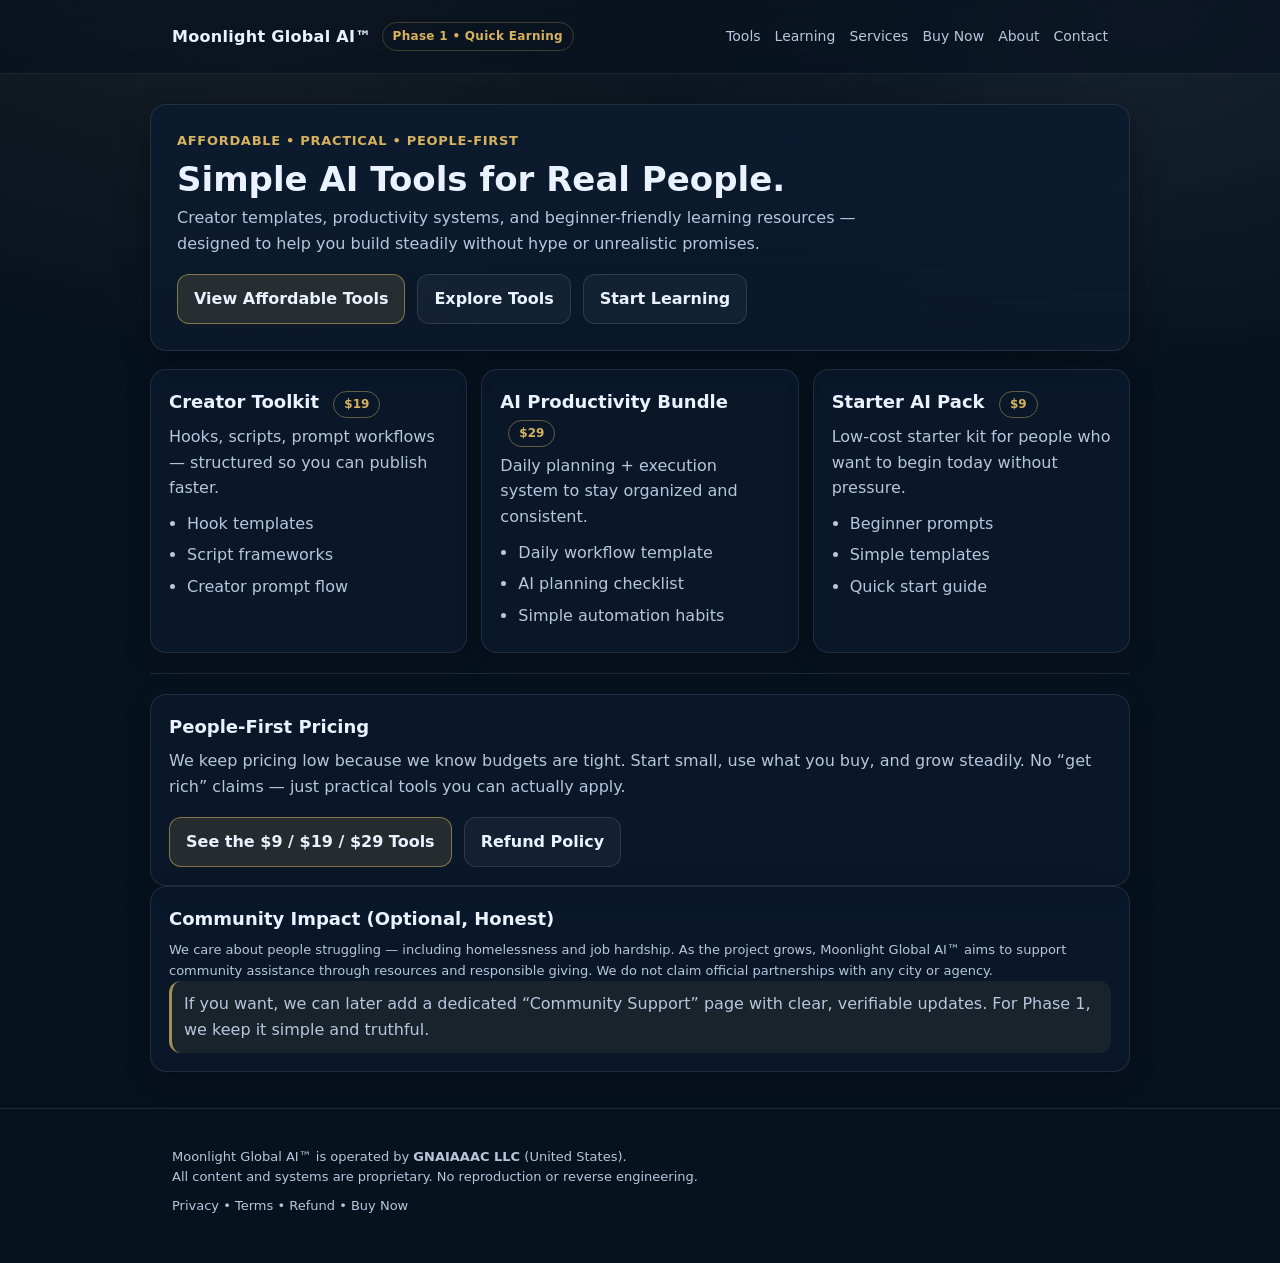
==== index.html @ 77262b44 "Create index.html" ====
<!doctype html>
<html lang="en">
<head>
  <meta charset="utf-8" />
  <meta name="viewport" content="width=device-width,initial-scale=1" />
  <title>Moonlight Global AI™ | Simple AI Tools for Real People</title>
  <meta name="description" content="Affordable AI tools, creator templates, and beginner-friendly learning resources. Operated by GNAIAAAC LLC." />
  <link rel="stylesheet" href="style.css" />
</head>
<body>

<header class="nav">
  <div class="container inner">
    <div class="brand">
      <span>Moonlight Global AI™</span>
      <span class="badge">Phase 1 • Quick Earning</span>
    </div>
    <nav class="links">
      <a href="tools.html">Tools</a>
      <a href="learning.html">Learning</a>
      <a href="services.html">Services</a>
      <a href="buy.html">Buy Now</a>
      <a href="about.html">About</a>
      <a href="contact.html">Contact</a>
    </nav>
  </div>
</header>

<main class="container hero">
  <section class="heroCard">
    <div class="kicker">Affordable • Practical • People-first</div>
    <h1>Simple AI Tools for Real People.</h1>
    <p class="lead">
      Creator templates, productivity systems, and beginner-friendly learning resources —
      designed to help you build steadily without hype or unrealistic promises.
    </p>
    <div class="actions">
      <a class="btn primary" href="buy.html">View Affordable Tools</a>
      <a class="btn" href="tools.html">Explore Tools</a>
      <a class="btn" href="learning.html">Start Learning</a>
    </div>
  </section>

  <div class="grid">
    <section class="card third">
      <h2>Creator Toolkit <span class="priceTag">$19</span></h2>
      <p>Hooks, scripts, prompt workflows — structured so you can publish faster.</p>
      <ul class="list">
        <li>Hook templates</li>
        <li>Script frameworks</li>
        <li>Creator prompt flow</li>
      </ul>
    </section>

    <section class="card third">
      <h2>AI Productivity Bundle <span class="priceTag">$29</span></h2>
      <p>Daily planning + execution system to stay organized and consistent.</p>
      <ul class="list">
        <li>Daily workflow template</li>
        <li>AI planning checklist</li>
        <li>Simple automation habits</li>
      </ul>
    </section>

    <section class="card third">
      <h2>Starter AI Pack <span class="priceTag">$9</span></h2>
      <p>Low-cost starter kit for people who want to begin today without pressure.</p>
      <ul class="list">
        <li>Beginner prompts</li>
        <li>Simple templates</li>
        <li>Quick start guide</li>
      </ul>
    </section>
  </div>

  <div class="hr"></div>

  <section class="card">
    <h2>People-First Pricing</h2>
    <p>
      We keep pricing low because we know budgets are tight. Start small, use what you buy,
      and grow steadily. No “get rich” claims — just practical tools you can actually apply.
    </p>
    <div class="actions">
      <a class="btn primary" href="buy.html">See the $9 / $19 / $29 Tools</a>
      <a class="btn" href="refund.html">Refund Policy</a>
    </div>
  </section>

  <section class="card">
    <h2>Community Impact (Optional, Honest)</h2>
    <p class="small">
      We care about people struggling — including homelessness and job hardship. As the project grows,
      Moonlight Global AI™ aims to support community assistance through resources and responsible giving.
      We do not claim official partnerships with any city or agency.
    </p>
    <div class="notice">
      If you want, we can later add a dedicated “Community Support” page with clear, verifiable updates.
      For Phase 1, we keep it simple and truthful.
    </div>
  </section>

</main>

<footer class="footer">
  <div class="container">
    <div>Moonlight Global AI™ is operated by <strong>GNAIAAAC LLC</strong> (United States).</div>
    <div class="small">All content and systems are proprietary. No reproduction or reverse engineering.</div>
    <div class="small" style="margin-top:8px;">
      <a href="privacy.html">Privacy</a> • <a href="terms.html">Terms</a> • <a href="refund.html">Refund</a> • <a href="buy.html">Buy Now</a>
    </div>
  </div>
</footer>

</body>
</html>
---- style.css ----
:root{
  --bg:#07121f;
  --panel:#0b1b2e;
  --text:#eaf2ff;
  --muted:#b7c6dd;
  --gold:#d6b25e;
  --line:rgba(214,178,94,.25);
  --shadow: 0 10px 30px rgba(0,0,0,.35);
  --radius:16px;
  --max: 980px;
}

*{ box-sizing:border-box; }
html,body{ margin:0; padding:0; }
body{
  font-family: system-ui,-apple-system,BlinkMacSystemFont,"Segoe UI",Roboto,Ubuntu,"Helvetica Neue",Arial;
  background: radial-gradient(1200px 800px at 20% -10%, rgba(214,178,94,.10), transparent 60%),
              radial-gradient(900px 700px at 90% 0%, rgba(234,242,255,.08), transparent 55%),
              var(--bg);
  color: var(--text);
  line-height: 1.6;
}

a{ color: var(--text); text-decoration:none; }
a:hover{ text-decoration:underline; }

.container{ max-width: var(--max); margin:0 auto; padding: 22px; }

.nav{
  position: sticky; top:0; z-index: 20;
  backdrop-filter: blur(10px);
  background: rgba(7,18,31,.65);
  border-bottom: 1px solid rgba(234,242,255,.08);
}
.nav .inner{
  display:flex; align-items:center; justify-content:space-between;
  gap:14px;
}
.brand{
  display:flex; align-items:center; gap:10px; font-weight:700; letter-spacing:.3px;
}
.badge{
  font-size: 12px;
  border:1px solid var(--line);
  padding:4px 10px;
  border-radius: 999px;
  color: var(--gold);
}
.links{ display:flex; gap:14px; flex-wrap:wrap; justify-content:flex-end; }
.links a{ color: var(--muted); font-size: 14px; }
.links a:hover{ color: var(--text); text-decoration:none; }

.hero{
  padding: 30px 0 10px;
}
.heroCard{
  background: linear-gradient(180deg, rgba(11,27,46,.95), rgba(11,27,46,.72));
  border: 1px solid rgba(234,242,255,.10);
  border-radius: var(--radius);
  box-shadow: var(--shadow);
  padding: 26px;
}
.kicker{ color: var(--gold); font-weight:700; font-size: 13px; letter-spacing:.7px; text-transform:uppercase; }
h1{ margin: 8px 0 6px; font-size: 34px; line-height:1.15; }
p.lead{ margin: 0; color: var(--muted); font-size: 16px; max-width: 70ch; }

.actions{ margin-top: 18px; display:flex; gap:12px; flex-wrap:wrap; }
.btn{
  display:inline-flex; align-items:center; justify-content:center;
  padding: 11px 16px;
  border-radius: 12px;
  border: 1px solid rgba(234,242,255,.12);
  background: rgba(234,242,255,.04);
  color: var(--text);
  font-weight: 600;
}
.btn:hover{ text-decoration:none; background: rgba(234,242,255,.07); }
.btn.primary{
  border-color: rgba(214,178,94,.55);
  background: rgba(214,178,94,.14);
}
.btn.primary:hover{ background: rgba(214,178,94,.20); }

.grid{
  display:grid;
  grid-template-columns: repeat(12, 1fr);
  gap: 14px;
  margin: 18px 0;
}
.card{
  grid-column: span 12;
  background: rgba(11,27,46,.70);
  border: 1px solid rgba(234,242,255,.10);
  border-radius: var(--radius);
  padding: 18px;
  box-shadow: 0 10px 24px rgba(0,0,0,.25);
}
.card h2{ margin:0 0 6px; font-size:18px; }
.card p{ margin:0; color: var(--muted); }

@media (min-width: 780px){
  .card.third{ grid-column: span 4; }
  .card.half{ grid-column: span 6; }
}

.hr{ height:1px; background: rgba(234,242,255,.10); margin: 20px 0; }

.footer{
  margin-top: 26px;
  padding: 16px 0 24px;
  color: var(--muted);
  font-size: 13px;
  border-top: 1px solid rgba(234,242,255,.10);
}
.footer a{ color: var(--muted); }
.footer a:hover{ color: var(--text); text-decoration:none; }

.small{ font-size: 13px; color: var(--muted); }
.notice{
  border-left: 3px solid rgba(214,178,94,.75);
  padding: 10px 12px;
  background: rgba(214,178,94,.08);
  border-radius: 12px;
  color: var(--muted);
}
.priceTag{
  display:inline-block;
  padding: 3px 10px;
  border-radius: 999px;
  border:1px solid rgba(214,178,94,.45);
  color: var(--gold);
  font-size: 12px;
  margin-left: 8px;
}
.list{ margin: 10px 0 0; padding-left: 18px; color: var(--muted); }
.list li{ margin: 6px 0; }

.productRow{
  display:flex; align-items:flex-start; justify-content:space-between;
  gap:14px; flex-wrap:wrap;
}
.productRow .meta{ max-width: 68ch; }
.productRow .buy{ min-width: 180px; }
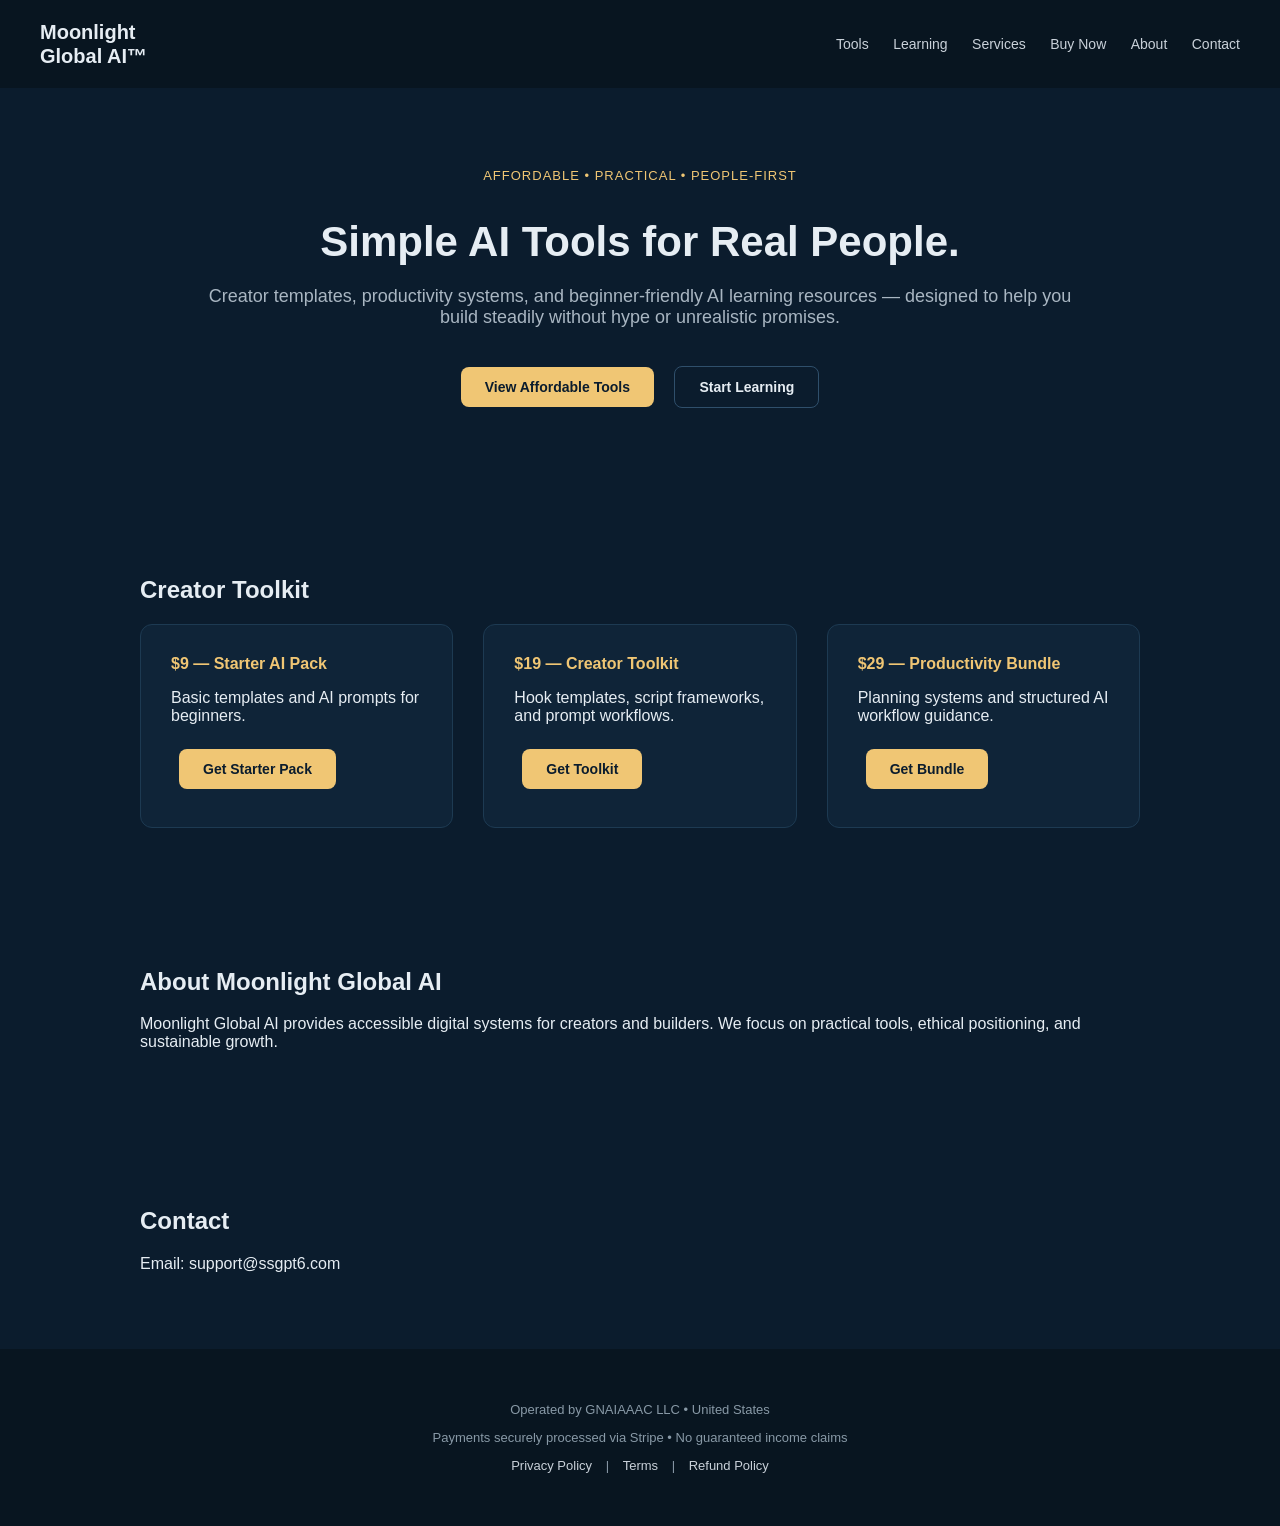
==== commit c33c6383: "Update index.html" ====
--- a/index.html
+++ b/index.html
@@ -1,115 +1,218 @@
-<!doctype html>
+<!DOCTYPE html>
 <html lang="en">
 <head>
-  <meta charset="utf-8" />
-  <meta name="viewport" content="width=device-width,initial-scale=1" />
-  <title>Moonlight Global AI™ | Simple AI Tools for Real People</title>
-  <meta name="description" content="Affordable AI tools, creator templates, and beginner-friendly learning resources. Operated by GNAIAAAC LLC." />
-  <link rel="stylesheet" href="style.css" />
+  <meta charset="UTF-8" />
+  <meta name="viewport" content="width=device-width, initial-scale=1.0" />
+  <title>Moonlight Global AI | Simple AI Tools for Real People</title>
+  <meta name="description" content="Affordable AI tools, creator systems, and productivity resources designed for real people." />
+
+  <!-- Icons -->
+  <link rel="icon" type="image/png" sizes="192x192" href="/icon-192.png">
+  <link rel="icon" type="image/png" sizes="512x512" href="/icon-512.png">
+  <link rel="apple-touch-icon" href="/icon-192.png">
+  <meta name="theme-color" content="#0b1c2d">
+
+  <style>
+    body {
+      margin: 0;
+      font-family: -apple-system, BlinkMacSystemFont, "Segoe UI", Roboto, Arial, sans-serif;
+      background: #0b1c2d;
+      color: #e6edf3;
+    }
+
+    header {
+      display: flex;
+      justify-content: space-between;
+      align-items: center;
+      padding: 20px 40px;
+      background: #081520;
+      flex-wrap: wrap;
+    }
+
+    .logo {
+      font-weight: bold;
+      font-size: 20px;
+      line-height: 1.2;
+    }
+
+    nav a {
+      margin-left: 20px;
+      color: #c9d1d9;
+      text-decoration: none;
+      font-size: 14px;
+    }
+
+    nav a:hover {
+      color: #f0c674;
+    }
+
+    .hero {
+      padding: 80px 40px;
+      text-align: center;
+      max-width: 900px;
+      margin: auto;
+    }
+
+    .badge {
+      color: #f0c674;
+      font-size: 13px;
+      letter-spacing: 1px;
+      margin-bottom: 15px;
+    }
+
+    h1 {
+      font-size: 42px;
+      margin-bottom: 20px;
+    }
+
+    .hero p {
+      font-size: 18px;
+      color: #a9b6c2;
+      margin-bottom: 30px;
+    }
+
+    .btn {
+      padding: 12px 24px;
+      margin: 8px;
+      border-radius: 8px;
+      text-decoration: none;
+      font-weight: 600;
+      display: inline-block;
+      font-size: 14px;
+    }
+
+    .primary {
+      background: #f0c674;
+      color: #0b1c2d;
+    }
+
+    .secondary {
+      border: 1px solid #2f4f6b;
+      color: #e6edf3;
+    }
+
+    .section {
+      padding: 60px 40px;
+      max-width: 1000px;
+      margin: auto;
+    }
+
+    .products {
+      display: grid;
+      grid-template-columns: repeat(auto-fit, minmax(260px, 1fr));
+      gap: 30px;
+    }
+
+    .card {
+      background: #0f2438;
+      padding: 30px;
+      border-radius: 12px;
+      border: 1px solid #1d3a52;
+    }
+
+    .price {
+      color: #f0c674;
+      font-weight: bold;
+      margin-bottom: 10px;
+    }
+
+    footer {
+      padding: 40px;
+      text-align: center;
+      background: #081520;
+      font-size: 13px;
+      color: #8899a6;
+    }
+
+    footer a {
+      color: #c9d1d9;
+      margin: 0 10px;
+      text-decoration: none;
+    }
+
+    footer a:hover {
+      color: #f0c674;
+    }
+
+    @media (max-width: 600px) {
+      h1 {
+        font-size: 30px;
+      }
+    }
+  </style>
 </head>
+
 <body>
 
-<header class="nav">
-  <div class="container inner">
-    <div class="brand">
-      <span>Moonlight Global AI™</span>
-      <span class="badge">Phase 1 • Quick Earning</span>
+<header>
+  <div class="logo">Moonlight<br>Global AI™</div>
+  <nav>
+    <a href="#tools">Tools</a>
+    <a href="#learning">Learning</a>
+    <a href="#services">Services</a>
+    <a href="#buy">Buy Now</a>
+    <a href="#about">About</a>
+    <a href="#contact">Contact</a>
+  </nav>
+</header>
+
+<section class="hero">
+  <div class="badge">AFFORDABLE • PRACTICAL • PEOPLE-FIRST</div>
+  <h1>Simple AI Tools for Real People.</h1>
+  <p>
+    Creator templates, productivity systems, and beginner-friendly AI learning resources —
+    designed to help you build steadily without hype or unrealistic promises.
+  </p>
+  <a class="btn primary" href="#tools">View Affordable Tools</a>
+  <a class="btn secondary" href="#learning">Start Learning</a>
+</section>
+
+<section id="tools" class="section">
+  <h2>Creator Toolkit</h2>
+  <div class="products">
+
+    <div class="card">
+      <div class="price">$9 — Starter AI Pack</div>
+      <p>Basic templates and AI prompts for beginners.</p>
+      <a class="btn primary" href="https://buy.stripe.com/REPLACE_STARTER_LINK">Get Starter Pack</a>
     </div>
-    <nav class="links">
-      <a href="tools.html">Tools</a>
-      <a href="learning.html">Learning</a>
-      <a href="services.html">Services</a>
-      <a href="buy.html">Buy Now</a>
-      <a href="about.html">About</a>
-      <a href="contact.html">Contact</a>
-    </nav>
+
+    <div class="card">
+      <div class="price">$19 — Creator Toolkit</div>
+      <p>Hook templates, script frameworks, and prompt workflows.</p>
+      <a class="btn primary" href="https://buy.stripe.com/REPLACE_CREATOR_LINK">Get Toolkit</a>
+    </div>
+
+    <div class="card">
+      <div class="price">$29 — Productivity Bundle</div>
+      <p>Planning systems and structured AI workflow guidance.</p>
+      <a class="btn primary" href="https://buy.stripe.com/REPLACE_PRODUCTIVITY_LINK">Get Bundle</a>
+    </div>
+
   </div>
-</header>
-
-<main class="container hero">
-  <section class="heroCard">
-    <div class="kicker">Affordable • Practical • People-first</div>
-    <h1>Simple AI Tools for Real People.</h1>
-    <p class="lead">
-      Creator templates, productivity systems, and beginner-friendly learning resources —
-      designed to help you build steadily without hype or unrealistic promises.
-    </p>
-    <div class="actions">
-      <a class="btn primary" href="buy.html">View Affordable Tools</a>
-      <a class="btn" href="tools.html">Explore Tools</a>
-      <a class="btn" href="learning.html">Start Learning</a>
-    </div>
-  </section>
-
-  <div class="grid">
-    <section class="card third">
-      <h2>Creator Toolkit <span class="priceTag">$19</span></h2>
-      <p>Hooks, scripts, prompt workflows — structured so you can publish faster.</p>
-      <ul class="list">
-        <li>Hook templates</li>
-        <li>Script frameworks</li>
-        <li>Creator prompt flow</li>
-      </ul>
-    </section>
-
-    <section class="card third">
-      <h2>AI Productivity Bundle <span class="priceTag">$29</span></h2>
-      <p>Daily planning + execution system to stay organized and consistent.</p>
-      <ul class="list">
-        <li>Daily workflow template</li>
-        <li>AI planning checklist</li>
-        <li>Simple automation habits</li>
-      </ul>
-    </section>
-
-    <section class="card third">
-      <h2>Starter AI Pack <span class="priceTag">$9</span></h2>
-      <p>Low-cost starter kit for people who want to begin today without pressure.</p>
-      <ul class="list">
-        <li>Beginner prompts</li>
-        <li>Simple templates</li>
-        <li>Quick start guide</li>
-      </ul>
-    </section>
-  </div>
-
-  <div class="hr"></div>
-
-  <section class="card">
-    <h2>People-First Pricing</h2>
-    <p>
-      We keep pricing low because we know budgets are tight. Start small, use what you buy,
-      and grow steadily. No “get rich” claims — just practical tools you can actually apply.
-    </p>
-    <div class="actions">
-      <a class="btn primary" href="buy.html">See the $9 / $19 / $29 Tools</a>
-      <a class="btn" href="refund.html">Refund Policy</a>
-    </div>
-  </section>
-
-  <section class="card">
-    <h2>Community Impact (Optional, Honest)</h2>
-    <p class="small">
-      We care about people struggling — including homelessness and job hardship. As the project grows,
-      Moonlight Global AI™ aims to support community assistance through resources and responsible giving.
-      We do not claim official partnerships with any city or agency.
-    </p>
-    <div class="notice">
-      If you want, we can later add a dedicated “Community Support” page with clear, verifiable updates.
-      For Phase 1, we keep it simple and truthful.
-    </div>
-  </section>
-
-</main>
-
-<footer class="footer">
-  <div class="container">
-    <div>Moonlight Global AI™ is operated by <strong>GNAIAAAC LLC</strong> (United States).</div>
-    <div class="small">All content and systems are proprietary. No reproduction or reverse engineering.</div>
-    <div class="small" style="margin-top:8px;">
-      <a href="privacy.html">Privacy</a> • <a href="terms.html">Terms</a> • <a href="refund.html">Refund</a> • <a href="buy.html">Buy Now</a>
-    </div>
-  </div>
+</section>
+
+<section id="about" class="section">
+  <h2>About Moonlight Global AI</h2>
+  <p>
+    Moonlight Global AI provides accessible digital systems for creators and builders.
+    We focus on practical tools, ethical positioning, and sustainable growth.
+  </p>
+</section>
+
+<section id="contact" class="section">
+  <h2>Contact</h2>
+  <p>Email: support@ssgpt6.com</p>
+</section>
+
+<footer>
+  <p>Operated by GNAIAAAC LLC • United States</p>
+  <p>Payments securely processed via Stripe • No guaranteed income claims</p>
+  <p>
+    <a href="/privacy.html">Privacy Policy</a> |
+    <a href="/terms.html">Terms</a> |
+    <a href="/refund.html">Refund Policy</a>
+  </p>
 </footer>
 
 </body>
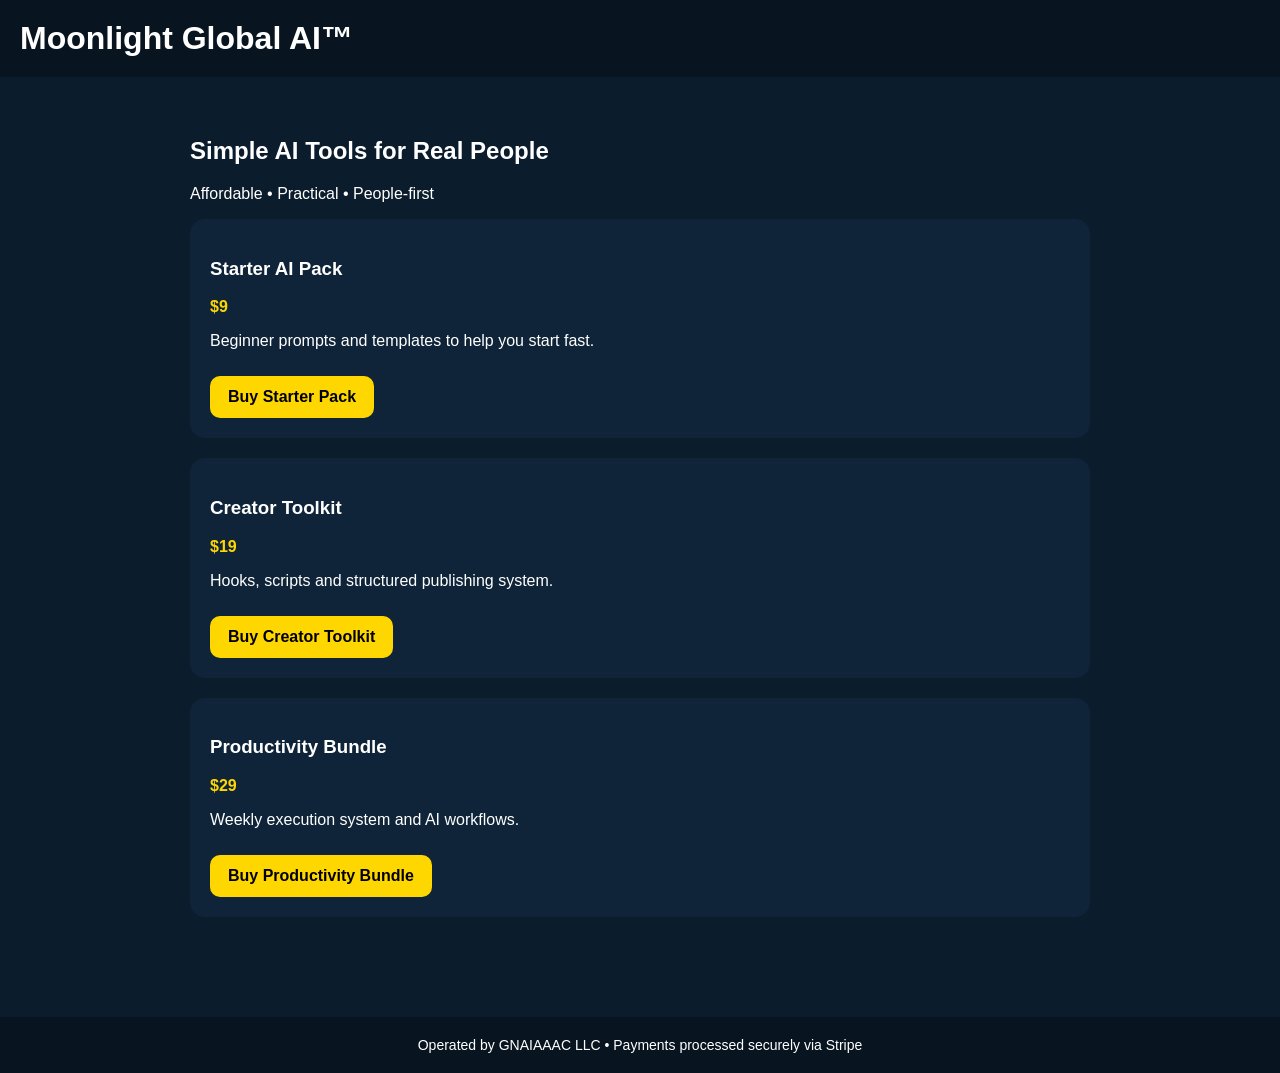
==== commit 7be3ada3: "Update index.html" ====
--- a/index.html
+++ b/index.html
@@ -1,143 +1,63 @@
 <!DOCTYPE html>
 <html lang="en">
 <head>
-  <meta charset="UTF-8" />
-  <meta name="viewport" content="width=device-width, initial-scale=1.0" />
-  <title>Moonlight Global AI | Simple AI Tools for Real People</title>
-  <meta name="description" content="Affordable AI tools, creator systems, and productivity resources designed for real people." />
+  <meta charset="UTF-8">
+  <meta name="viewport" content="width=device-width, initial-scale=1.0">
+  <title>Moonlight Global AI</title>
 
-  <!-- Icons -->
+  <!-- ICONS -->
   <link rel="icon" type="image/png" sizes="192x192" href="/icon-192.png">
   <link rel="icon" type="image/png" sizes="512x512" href="/icon-512.png">
   <link rel="apple-touch-icon" href="/icon-192.png">
   <meta name="theme-color" content="#0b1c2d">
 
   <style>
-    body {
-      margin: 0;
-      font-family: -apple-system, BlinkMacSystemFont, "Segoe UI", Roboto, Arial, sans-serif;
-      background: #0b1c2d;
-      color: #e6edf3;
+    body{
+      margin:0;
+      font-family:Arial, sans-serif;
+      background:#0b1c2d;
+      color:white;
     }
-
-    header {
-      display: flex;
-      justify-content: space-between;
-      align-items: center;
-      padding: 20px 40px;
-      background: #081520;
-      flex-wrap: wrap;
+    header{
+      padding:20px;
+      background:#081520;
+      display:flex;
+      justify-content:space-between;
+      align-items:center;
     }
-
-    .logo {
-      font-weight: bold;
-      font-size: 20px;
-      line-height: 1.2;
+    h1{margin:0;}
+    .container{
+      max-width:900px;
+      margin:auto;
+      padding:40px 20px;
     }
-
-    nav a {
-      margin-left: 20px;
-      color: #c9d1d9;
-      text-decoration: none;
-      font-size: 14px;
+    .card{
+      background:#0f2438;
+      padding:20px;
+      border-radius:15px;
+      margin-bottom:20px;
     }
-
-    nav a:hover {
-      color: #f0c674;
+    .price{
+      color:gold;
+      font-weight:bold;
+      margin-bottom:10px;
     }
-
-    .hero {
-      padding: 80px 40px;
-      text-align: center;
-      max-width: 900px;
-      margin: auto;
+    .btn{
+      display:inline-block;
+      padding:12px 18px;
+      background:gold;
+      color:black;
+      font-weight:bold;
+      border-radius:10px;
+      text-decoration:none;
+      margin-top:10px;
     }
-
-    .badge {
-      color: #f0c674;
-      font-size: 13px;
-      letter-spacing: 1px;
-      margin-bottom: 15px;
-    }
-
-    h1 {
-      font-size: 42px;
-      margin-bottom: 20px;
-    }
-
-    .hero p {
-      font-size: 18px;
-      color: #a9b6c2;
-      margin-bottom: 30px;
-    }
-
-    .btn {
-      padding: 12px 24px;
-      margin: 8px;
-      border-radius: 8px;
-      text-decoration: none;
-      font-weight: 600;
-      display: inline-block;
-      font-size: 14px;
-    }
-
-    .primary {
-      background: #f0c674;
-      color: #0b1c2d;
-    }
-
-    .secondary {
-      border: 1px solid #2f4f6b;
-      color: #e6edf3;
-    }
-
-    .section {
-      padding: 60px 40px;
-      max-width: 1000px;
-      margin: auto;
-    }
-
-    .products {
-      display: grid;
-      grid-template-columns: repeat(auto-fit, minmax(260px, 1fr));
-      gap: 30px;
-    }
-
-    .card {
-      background: #0f2438;
-      padding: 30px;
-      border-radius: 12px;
-      border: 1px solid #1d3a52;
-    }
-
-    .price {
-      color: #f0c674;
-      font-weight: bold;
-      margin-bottom: 10px;
-    }
-
-    footer {
-      padding: 40px;
-      text-align: center;
-      background: #081520;
-      font-size: 13px;
-      color: #8899a6;
-    }
-
-    footer a {
-      color: #c9d1d9;
-      margin: 0 10px;
-      text-decoration: none;
-    }
-
-    footer a:hover {
-      color: #f0c674;
-    }
-
-    @media (max-width: 600px) {
-      h1 {
-        font-size: 30px;
-      }
+    footer{
+      text-align:center;
+      padding:20px;
+      background:#081520;
+      margin-top:40px;
+      font-size:14px;
     }
   </style>
 </head>
@@ -145,74 +65,54 @@
 <body>
 
 <header>
-  <div class="logo">Moonlight<br>Global AI™</div>
-  <nav>
-    <a href="#tools">Tools</a>
-    <a href="#learning">Learning</a>
-    <a href="#services">Services</a>
-    <a href="#buy">Buy Now</a>
-    <a href="#about">About</a>
-    <a href="#contact">Contact</a>
-  </nav>
+  <h1>Moonlight Global AI™</h1>
 </header>
 
-<section class="hero">
-  <div class="badge">AFFORDABLE • PRACTICAL • PEOPLE-FIRST</div>
-  <h1>Simple AI Tools for Real People.</h1>
-  <p>
-    Creator templates, productivity systems, and beginner-friendly AI learning resources —
-    designed to help you build steadily without hype or unrealistic promises.
-  </p>
-  <a class="btn primary" href="#tools">View Affordable Tools</a>
-  <a class="btn secondary" href="#learning">Start Learning</a>
-</section>
+<div class="container">
 
-<section id="tools" class="section">
-  <h2>Creator Toolkit</h2>
-  <div class="products">
+  <h2>Simple AI Tools for Real People</h2>
+  <p>Affordable • Practical • People-first</p>
 
-    <div class="card">
-      <div class="price">$9 — Starter AI Pack</div>
-      <p>Basic templates and AI prompts for beginners.</p>
-      <a class="btn primary" href="https://buy.stripe.com/REPLACE_STARTER_LINK">Get Starter Pack</a>
-    </div>
+  <!-- PRODUCT 1 -->
+  <div class="card">
+    <h3>Starter AI Pack</h3>
+    <div class="price">$9</div>
+    <p>Beginner prompts and templates to help you start fast.</p>
 
-    <div class="card">
-      <div class="price">$19 — Creator Toolkit</div>
-      <p>Hook templates, script frameworks, and prompt workflows.</p>
-      <a class="btn primary" href="https://buy.stripe.com/REPLACE_CREATOR_LINK">Get Toolkit</a>
-    </div>
+    <!-- 🔵 PUT YOUR REAL STRIPE LINK BELOW -->
+    <a class="btn" href="https://buy.stripe.com/PUT_YOUR_REAL_LINK_HERE">
+      Buy Starter Pack
+    </a>
+  </div>
 
-    <div class="card">
-      <div class="price">$29 — Productivity Bundle</div>
-      <p>Planning systems and structured AI workflow guidance.</p>
-      <a class="btn primary" href="https://buy.stripe.com/REPLACE_PRODUCTIVITY_LINK">Get Bundle</a>
-    </div>
+  <!-- PRODUCT 2 -->
+  <div class="card">
+    <h3>Creator Toolkit</h3>
+    <div class="price">$19</div>
+    <p>Hooks, scripts and structured publishing system.</p>
 
+    <!-- 🔵 PUT YOUR REAL STRIPE LINK BELOW -->
+    <a class="btn" href="https://buy.stripe.com/PUT_YOUR_REAL_LINK_HERE">
+      Buy Creator Toolkit
+    </a>
   </div>
-</section>
 
-<section id="about" class="section">
-  <h2>About Moonlight Global AI</h2>
-  <p>
-    Moonlight Global AI provides accessible digital systems for creators and builders.
-    We focus on practical tools, ethical positioning, and sustainable growth.
-  </p>
-</section>
+  <!-- PRODUCT 3 -->
+  <div class="card">
+    <h3>Productivity Bundle</h3>
+    <div class="price">$29</div>
+    <p>Weekly execution system and AI workflows.</p>
 
-<section id="contact" class="section">
-  <h2>Contact</h2>
-  <p>Email: support@ssgpt6.com</p>
-</section>
+    <!-- 🔵 PUT YOUR REAL STRIPE LINK BELOW -->
+    <a class="btn" href="https://buy.stripe.com/PUT_YOUR_REAL_LINK_HERE">
+      Buy Productivity Bundle
+    </a>
+  </div>
+
+</div>
 
 <footer>
-  <p>Operated by GNAIAAAC LLC • United States</p>
-  <p>Payments securely processed via Stripe • No guaranteed income claims</p>
-  <p>
-    <a href="/privacy.html">Privacy Policy</a> |
-    <a href="/terms.html">Terms</a> |
-    <a href="/refund.html">Refund Policy</a>
-  </p>
+  Operated by GNAIAAAC LLC • Payments processed securely via Stripe
 </footer>
 
 </body>
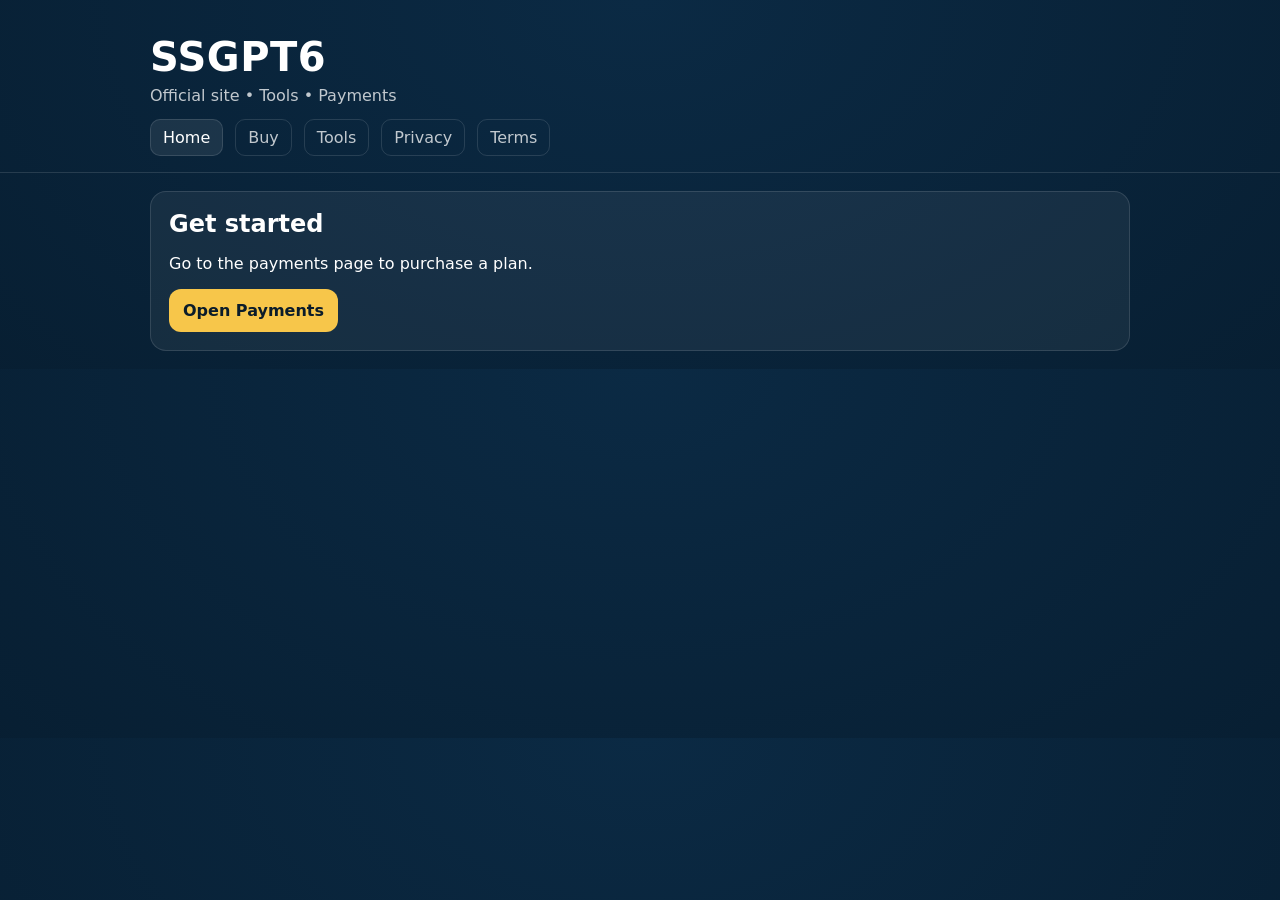
==== commit 874cd1d3: "Update index.html" ====
--- a/index.html
+++ b/index.html
@@ -1,119 +1,32 @@
-<!DOCTYPE html>
+<!doctype html>
 <html lang="en">
 <head>
-  <meta charset="UTF-8">
-  <meta name="viewport" content="width=device-width, initial-scale=1.0">
-  <title>Moonlight Global AI</title>
+  <meta charset="utf-8" />
+  <meta name="viewport" content="width=device-width, initial-scale=1" />
+  <title>SSGPT6</title>
+  <link rel="stylesheet" href="style.css" />
+</head>
+<body>
+  <header class="top">
+    <div class="wrap">
+      <h1>SSGPT6</h1>
+      <p class="sub">Official site • Tools • Payments</p>
+      <nav class="nav">
+        <a class="active" href="index.html">Home</a>
+        <a href="buy.html">Buy</a>
+        <a href="tools.html">Tools</a>
+        <a href="privacy.html">Privacy</a>
+        <a href="terms.html">Terms</a>
+      </nav>
+    </div>
+  </header>
 
-  <!-- ICONS -->
-  <link rel="icon" type="image/png" sizes="192x192" href="/icon-192.png">
-  <link rel="icon" type="image/png" sizes="512x512" href="/icon-512.png">
-  <link rel="apple-touch-icon" href="/icon-192.png">
-  <meta name="theme-color" content="#0b1c2d">
-
-  <style>
-    body{
-      margin:0;
-      font-family:Arial, sans-serif;
-      background:#0b1c2d;
-      color:white;
-    }
-    header{
-      padding:20px;
-      background:#081520;
-      display:flex;
-      justify-content:space-between;
-      align-items:center;
-    }
-    h1{margin:0;}
-    .container{
-      max-width:900px;
-      margin:auto;
-      padding:40px 20px;
-    }
-    .card{
-      background:#0f2438;
-      padding:20px;
-      border-radius:15px;
-      margin-bottom:20px;
-    }
-    .price{
-      color:gold;
-      font-weight:bold;
-      margin-bottom:10px;
-    }
-    .btn{
-      display:inline-block;
-      padding:12px 18px;
-      background:gold;
-      color:black;
-      font-weight:bold;
-      border-radius:10px;
-      text-decoration:none;
-      margin-top:10px;
-    }
-    footer{
-      text-align:center;
-      padding:20px;
-      background:#081520;
-      margin-top:40px;
-      font-size:14px;
-    }
-  </style>
-</head>
-
-<body>
-
-<header>
-  <h1>Moonlight Global AI™</h1>
-</header>
-
-<div class="container">
-
-  <h2>Simple AI Tools for Real People</h2>
-  <p>Affordable • Practical • People-first</p>
-
-  <!-- PRODUCT 1 -->
-  <div class="card">
-    <h3>Starter AI Pack</h3>
-    <div class="price">$9</div>
-    <p>Beginner prompts and templates to help you start fast.</p>
-
-    <!-- 🔵 PUT YOUR REAL STRIPE LINK BELOW -->
-    <a class="btn" href="https://buy.stripe.com/PUT_YOUR_REAL_LINK_HERE">
-      Buy Starter Pack
-    </a>
-  </div>
-
-  <!-- PRODUCT 2 -->
-  <div class="card">
-    <h3>Creator Toolkit</h3>
-    <div class="price">$19</div>
-    <p>Hooks, scripts and structured publishing system.</p>
-
-    <!-- 🔵 PUT YOUR REAL STRIPE LINK BELOW -->
-    <a class="btn" href="https://buy.stripe.com/PUT_YOUR_REAL_LINK_HERE">
-      Buy Creator Toolkit
-    </a>
-  </div>
-
-  <!-- PRODUCT 3 -->
-  <div class="card">
-    <h3>Productivity Bundle</h3>
-    <div class="price">$29</div>
-    <p>Weekly execution system and AI workflows.</p>
-
-    <!-- 🔵 PUT YOUR REAL STRIPE LINK BELOW -->
-    <a class="btn" href="https://buy.stripe.com/PUT_YOUR_REAL_LINK_HERE">
-      Buy Productivity Bundle
-    </a>
-  </div>
-
-</div>
-
-<footer>
-  Operated by GNAIAAAC LLC • Payments processed securely via Stripe
-</footer>
-
+  <main class="wrap">
+    <section class="card">
+      <h2>Get started</h2>
+      <p>Go to the payments page to purchase a plan.</p>
+      <a class="btn" href="buy.html">Open Payments</a>
+    </section>
+  </main>
 </body>
 </html>
--- a/style.css
+++ b/style.css
@@ -0,0 +1,89 @@
+:root {
+  --bg: #061a2b;
+  --panel: rgba(255,255,255,0.06);
+  --text: #ffffff;
+  --muted: rgba(255,255,255,0.75);
+  --line: rgba(255,255,255,0.12);
+  --btn: #f7c64a;
+  --btnText: #0b1c2a;
+}
+
+* { box-sizing: border-box; }
+
+body {
+  margin: 0;
+  font-family: -apple-system, system-ui, Segoe UI, Roboto, Arial, sans-serif;
+  background: radial-gradient(1200px 800px at 50% 0%, #0b2a44, var(--bg));
+  color: var(--text);
+}
+
+.wrap { width: min(980px, 92%); margin: 0 auto; }
+
+.top { padding: 34px 0 16px; border-bottom: 1px solid var(--line); }
+h1 { margin: 0 0 6px; font-size: 40px; letter-spacing: 0.5px; }
+.sub { margin: 0; color: var(--muted); }
+
+.nav { margin-top: 14px; display: flex; gap: 12px; flex-wrap: wrap; }
+.nav a {
+  color: var(--muted);
+  text-decoration: none;
+  padding: 8px 12px;
+  border: 1px solid var(--line);
+  border-radius: 10px;
+}
+.nav a.active { background: rgba(255,255,255,0.08); color: var(--text); }
+
+.notice {
+  margin: 18px 0;
+  padding: 12px 14px;
+  border: 1px solid var(--line);
+  border-radius: 12px;
+  background: rgba(255,255,255,0.05);
+  color: var(--muted);
+}
+
+.card {
+  margin: 18px 0;
+  padding: 18px;
+  border: 1px solid var(--line);
+  border-radius: 16px;
+  background: var(--panel);
+}
+
+.card-head {
+  display: flex;
+  justify-content: space-between;
+  align-items: baseline;
+  gap: 10px;
+}
+
+h2 { margin: 0 0 10px; }
+.price { font-weight: 700; color: var(--btn); }
+
+.paygrid {
+  display: grid;
+  grid-template-columns: 1fr;
+  gap: 14px;
+  margin-top: 14px;
+}
+
+.paybox {
+  border: 1px solid var(--line);
+  border-radius: 14px;
+  padding: 14px;
+  background: rgba(0,0,0,0.12);
+}
+
+.btn {
+  display: inline-block;
+  background: var(--btn);
+  color: var(--btnText);
+  text-decoration: none;
+  font-weight: 800;
+  padding: 12px 14px;
+  border-radius: 12px;
+}
+
+.tiny { margin-top: 10px; font-size: 13px; color: var(--muted); }
+
+.foot { padding: 20px 0 30px; }
